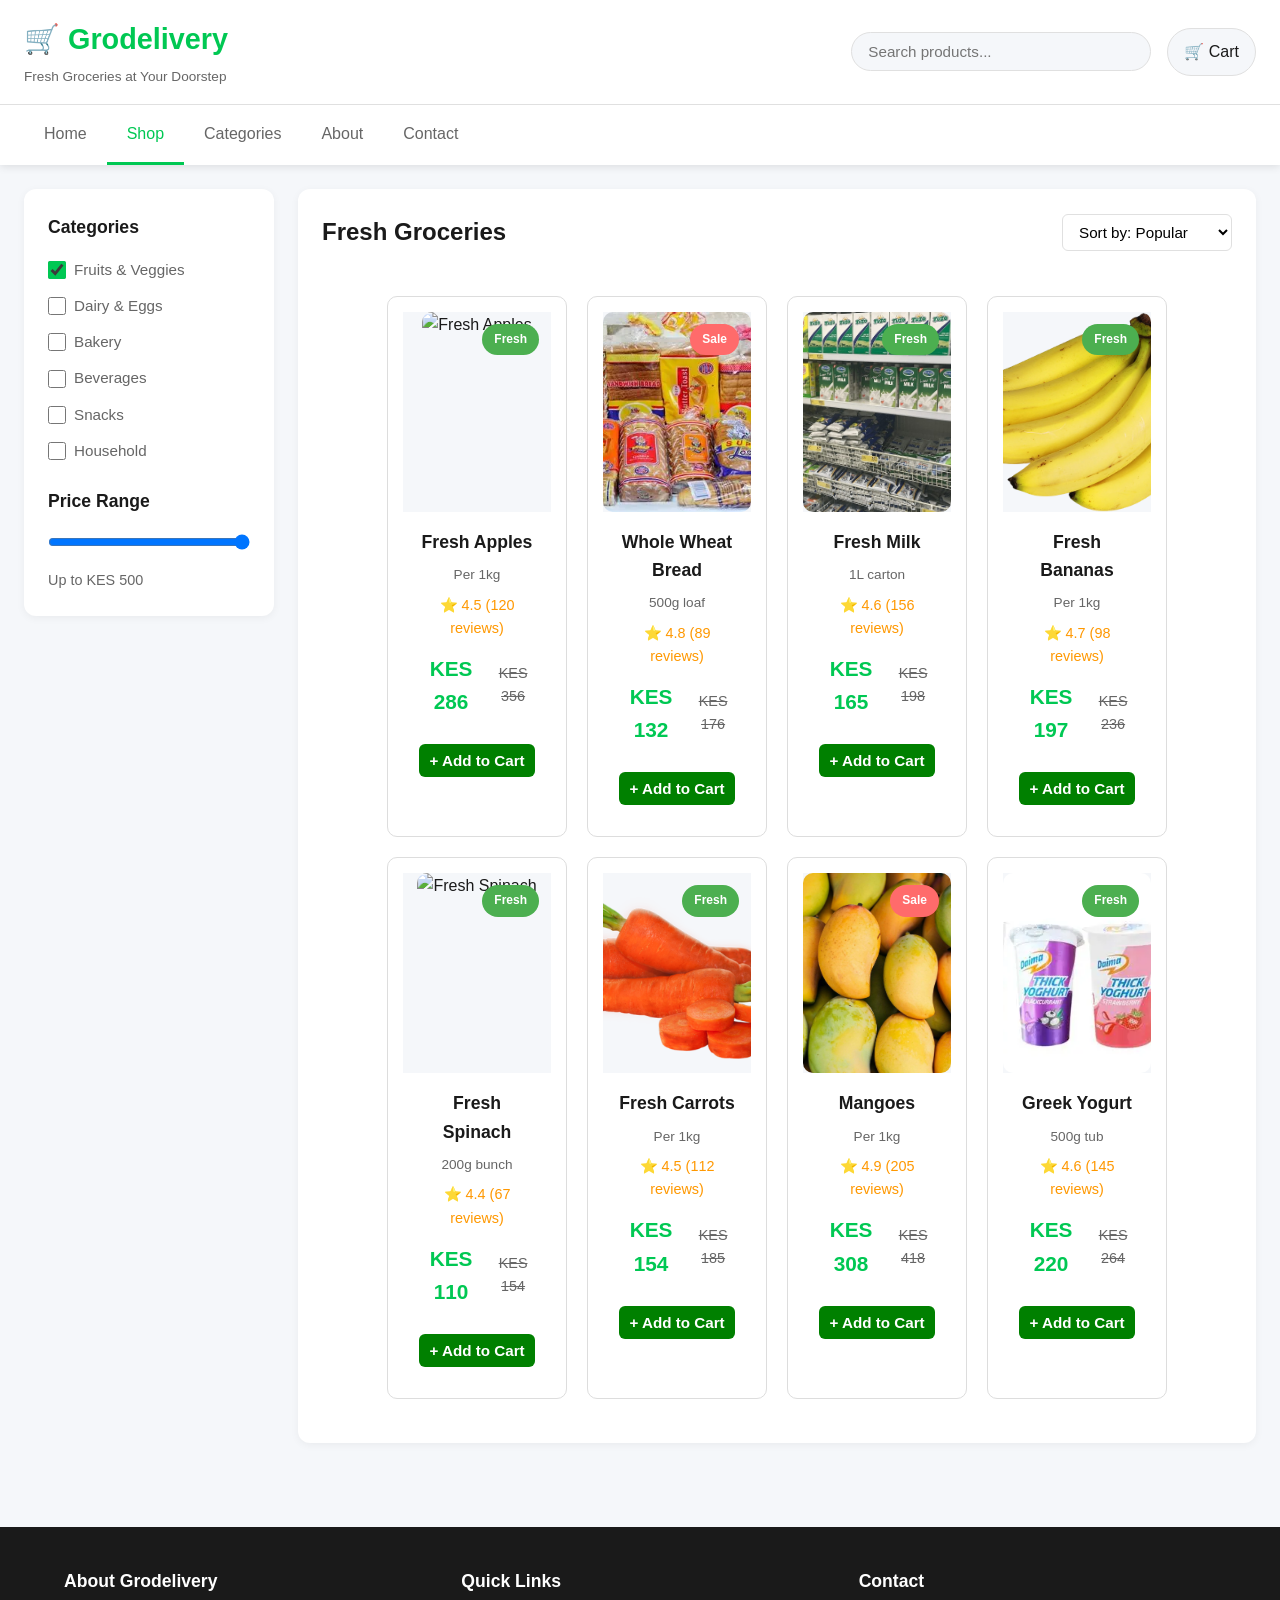
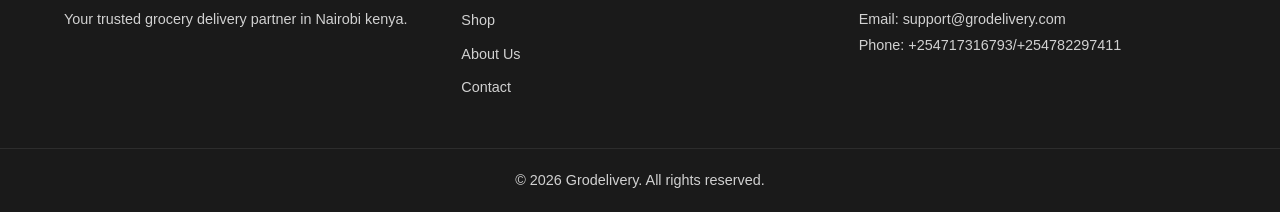
==== Grodelivery.html @ b8b6f8c9 "Add files via upload" ====
<!DOCTYPE html>
<html lang="en">
<head>
  <meta charset="UTF-8">
  <meta name="viewport" content="width=device-width, initial-scale=1.0">
  <title>Shop - Grodelivery</title>
  <link rel="stylesheet" href="css/styles.css">
  <link rel="stylesheet" href="css/product.css">
</head>
<body>
<header>
  <div class="header-top">
    <div class="logo-section">
      <h1>🛒 Grodelivery</h1>
      <p class="tagline">Fresh Groceries at Your Doorstep</p>
    </div>
    <div class="header-right">
      <input type="text" class="search-box" placeholder="Search products...">
      <a href="pages/cart.html" class="cart-link">🛒 Cart</a>
    </div>
  </div>
  <nav class="main-nav">
    <a href="index.html" class="nav-link">Home</a>
    <a href="Grodelivery.html" class="nav-link active">Shop</a>
    <a href="#" class="nav-link">Categories</a>
    <a href="#" class="nav-link">About</a>
    <a href="#" class="nav-link">Contact</a>
  </nav>
</header>

<div class="page-container">
  <div class="sidebar">
    <h3>Categories</h3>
    <div class="category-filter">
      <label><input type="checkbox" checked> Fruits & Veggies</label>
      <label><input type="checkbox"> Dairy & Eggs</label>
      <label><input type="checkbox"> Bakery</label>
      <label><input type="checkbox"> Beverages</label>
      <label><input type="checkbox"> Snacks</label>
      <label><input type="checkbox"> Household</label>
    </div>
    <h3>Price Range</h3>
    <div class="price-filter">
      <input type="range" min="0" max="500" value="500">
      <p>Up to KES 500</p>
    </div>
  </div>

  <div class="main-content">
    <div class="products-header">
      <h2>Fresh Groceries</h2>
      <select class="sort-select">
        <option>Sort by: Popular</option>
        <option>Price: Low to High</option>
        <option>Price: High to Low</option>
        <option>Newest First</option>
      </select>
    </div>

    <div class="products">
      <div class="card">
        <div class="product-image">
          <img src="https://images.unsplash.com/photo-1560806887-1e4cd0b6cbd6?w=180&h=200&fit=crop" alt="Fresh Apples">
          <span class="badge">Fresh</span>
        </div>
        <h3>Fresh Apples</h3>
        <p class="product-desc">Per 1kg</p>
        <div class="rating">⭐ 4.5 (120 reviews)</div>
        <div class="price-section">
          <span class="price">KES 286</span>
          <span class="original-price">KES 356</span>
        </div>
        <button class="btn-add-cart">+ Add to Cart</button>
      </div>

      <div class="card">
        <div class="product-image">
          <img src="img/bread.webp" alt="Whole Wheat Bread">
          <span class="badge sale">Sale</span>
        </div>
        <h3>Whole Wheat Bread</h3>
        <p class="product-desc">500g loaf</p>
        <div class="rating">⭐ 4.8 (89 reviews)</div>
        <div class="price-section">
          <span class="price">KES 132</span>
          <span class="original-price">KES 176</span>
        </div>
        <button class="btn-add-cart">+ Add to Cart</button>
      </div>

      <div class="card">
        <div class="product-image">
          <img src="img/Milk-Kenya-2.jpg" alt="Fresh Milk">
          <span class="badge">Fresh</span>
        </div>
        <h3>Fresh Milk</h3>
        <p class="product-desc">1L carton</p>
        <div class="rating">⭐ 4.6 (156 reviews)</div>
        <div class="price-section">
          <span class="price">KES 165</span>
          <span class="original-price">KES 198</span>
        </div>
        <button class="btn-add-cart">+ Add to Cart</button>
      </div>

      <div class="card">
        <div class="product-image">
          <img src="img/bananas.png" alt="Fresh Bananas">
          <span class="badge">Fresh</span>
        </div>
        <h3>Fresh Bananas</h3>
        <p class="product-desc">Per 1kg</p>
        <div class="rating">⭐ 4.7 (98 reviews)</div>
        <div class="price-section">
          <span class="price">KES 197</span>
          <span class="original-price">KES 236</span>
        </div>
        <button class="btn-add-cart">+ Add to Cart</button>
      </div>

      <div class="card">
        <div class="product-image">
          <img src="https://images.unsplash.com/photo-1576045057995-568f588f82fb?w=180&h=200&fit=crop" alt="Fresh Spinach">
          <span class="badge">Fresh</span>
        </div>
        <h3>Fresh Spinach</h3>
        <p class="product-desc">200g bunch</p>
        <div class="rating">⭐ 4.4 (67 reviews)</div>
        <div class="price-section">
          <span class="price">KES 110</span>
          <span class="original-price">KES 154</span>
        </div>
        <button class="btn-add-cart">+ Add to Cart</button>
      </div>

      <div class="card">
        <div class="product-image">
          <img src="img/carrots.png" alt="Fresh Carrots">
          <span class="badge">Fresh</span>
        </div>
        <h3>Fresh Carrots</h3>
        <p class="product-desc">Per 1kg</p>
        <div class="rating">⭐ 4.5 (112 reviews)</div>
        <div class="price-section">
          <span class="price">KES 154</span>
          <span class="original-price">KES 185</span>
        </div>
        <button class="btn-add-cart">+ Add to Cart</button>
      </div>

      <div class="card">
        <div class="product-image">
          <img src="img/mango-fruit-hanging-on-a-tree-with-a-rustic-wooden-table-free-photo.jpg" alt="Fresh Mangoes">
          <span class="badge sale">Sale</span>
        </div>
        <h3>Mangoes</h3>
        <p class="product-desc">Per 1kg</p>
        <div class="rating">⭐ 4.9 (205 reviews)</div>
        <div class="price-section">
          <span class="price">KES 308</span>
          <span class="original-price">KES 418</span>
        </div>
        <button class="btn-add-cart">+ Add to Cart</button>
      </div>

      <div class="card">
        <div class="product-image">
          <img src="img/yorghurts.webp" alt="Greek Yogurt">
          <span class="badge">Fresh</span>
        </div>
        <h3>Greek Yogurt</h3>
        <p class="product-desc">500g tub</p>
        <div class="rating">⭐ 4.6 (145 reviews)</div>
        <div class="price-section">
          <span class="price">KES 220</span>
          <span class="original-price">KES 264</span>
        </div>
        <button class="btn-add-cart">+ Add to Cart</button>
      </div>
    </div>
  </div>
</div>

<footer>
  <div class="footer-content">
    <div class="footer-section">
      <h4>About Grodelivery</h4>
      <p>Your trusted grocery delivery partner in Nairobi kenya.</p>
    </div>
    <div class="footer-section">
      <h4>Quick Links</h4>
      <ul>
        <li><a href="#">Shop</a></li>
        <li><a href="#">About Us</a></li>
        <li><a href="#">Contact</a></li>
      </ul>
    </div>
    <div class="footer-section">
      <h4>Contact</h4>
      <p>Email: support@grodelivery.com</p>
      <p>Phone: +254717316793/+254782297411</p>
    </div>
  </div>
  <div class="footer-bottom">
    <p>© 2026 Grodelivery. All rights reserved.</p>
  </div>
</footer>
</body>
</html>
---- css/styles.css ----
:root {
  --primary: #00c853;
  --primary-dark: #00a835;
  --secondary: #ff6b6b;
  --accent: #ffd93d;
  --bg: #f5f7fa;
  --surface: #ffffff;
  --text-primary: #1a1a1a;
  --text-secondary: #666666;
  --border: #e0e0e0;
  --success: #4caf50;
  --warning: #ff9800;
  --error: #f44336;
}

* {
  margin: 0;
  padding: 0;
  box-sizing: border-box;
}

html, body {
  font-family: -apple-system, BlinkMacSystemFont, 'Segoe UI', Roboto, Oxygen, Ubuntu, Cantarell, sans-serif;
  background-color: var(--bg);
  color: var(--text-primary);
  line-height: 1.6;
}

/* HEADER */
header {
  background: var(--surface);
  box-shadow: 0 2px 8px rgba(0, 0, 0, 0.1);
  position: sticky;
  top: 0;
  z-index: 1000;
}

.header-top {
  display: flex;
  justify-content: space-between;
  align-items: center;
  padding: 16px 24px;
  gap: 24px;
  border-bottom: 1px solid var(--border);
}

.logo-section h1 {
  font-size: 1.8rem;
  color: var(--primary);
  margin-bottom: 4px;
}

.tagline {
  font-size: 0.85rem;
  color: var(--text-secondary);
  margin: 0;
}

.header-right {
  display: flex;
  align-items: center;
  gap: 16px;
  flex: 1;
  justify-content: flex-end;
}

.search-box {
  padding: 10px 16px;
  border: 1px solid var(--border);
  border-radius: 24px;
  width: 300px;
  font-size: 0.95rem;
  background: var(--bg);
  transition: all 0.3s ease;
}

.search-box:focus {
  outline: none;
  border-color: var(--primary);
  box-shadow: 0 0 0 3px rgba(0, 200, 83, 0.1);
}

.cart-link {
  padding: 10px 16px;
  background: var(--bg);
  border: 1px solid var(--border);
  border-radius: 24px;
  text-decoration: none;
  color: var(--text-primary);
  font-weight: 500;
  transition: all 0.3s ease;
}

.cart-link:hover,
.cart-link.active {
  background: var(--primary);
  color: white;
  border-color: var(--primary);
}

/* NAVIGATION */
.main-nav {
  display: flex;
  gap: 0;
  padding: 0 24px;
}

.nav-link {
  display: block;
  padding: 16px 20px;
  text-decoration: none;
  color: var(--text-secondary);
  font-weight: 500;
  border-bottom: 3px solid transparent;
  transition: all 0.3s ease;
}

.nav-link:hover,
.nav-link.active {
  color: var(--primary);
  border-bottom-color: var(--primary);
}

/* HERO SECTION */
.hero {
  background: linear-gradient(135deg, var(--primary) 0%, var(--primary-dark) 100%);
  color: white;
  padding: 80px 24px;
  text-align: center;
}

.hero-content {
  max-width: 600px;
  margin: 0 auto;
}

.hero h2 {
  font-size: 2.5rem;
  margin-bottom: 16px;
  line-height: 1.2;
}

.hero p {
  font-size: 1.2rem;
  margin-bottom: 32px;
  opacity: 0.95;
}

.hero-buttons {
  display: flex;
  gap: 16px;
  justify-content: center;
  flex-wrap: wrap;
}

.btn {
  padding: 12px 32px;
  border: none;
  border-radius: 8px;
  font-size: 1rem;
  font-weight: 600;
  cursor: pointer;
  text-decoration: none;
  display: inline-flex;
  align-items: center;
  justify-content: center;
  transition: all 0.3s ease;
}

.btn-primary {
  background: var(--primary);
  color: white;
}

.btn-primary:hover {
  background: var(--primary-dark);
  transform: translateY(-2px);
  box-shadow: 0 8px 16px rgba(0, 200, 83, 0.3);
}

.btn-secondary {
  background: white;
  color: var(--primary);
  border: 2px solid white;
}

.btn-secondary:hover {
  background: transparent;
  transform: translateY(-2px);
}

/* FEATURES SECTION */
.features {
  display: grid;
  grid-template-columns: repeat(auto-fit, minmax(200px, 1fr));
  gap: 24px;
  padding: 60px 24px;
  max-width: 1200px;
  margin: 0 auto;
}

.feature {
  text-align: center;
  padding: 24px;
}

.feature-icon {
  font-size: 3rem;
  margin-bottom: 16px;
}

.feature h3 {
  font-size: 1.2rem;
  margin-bottom: 8px;
  color: var(--text-primary);
}

.feature p {
  color: var(--text-secondary);
  font-size: 0.95rem;
}

/* PAGE CONTAINER */
.page-container {
  display: grid;
  grid-template-columns: 250px 1fr;
  gap: 24px;
  padding: 24px;
  max-width: 1400px;
  margin: 0 auto;
}

.page-title {
  font-size: 2rem;
  margin-bottom: 24px;
  grid-column: 1 / -1;
}

/* SIDEBAR */
.sidebar {
  background: var(--surface);
  padding: 24px;
  border-radius: 12px;
  height: fit-content;
  box-shadow: 0 2px 8px rgba(0, 0, 0, 0.05);
}

.sidebar h3 {
  font-size: 1.1rem;
  margin-bottom: 16px;
  color: var(--text-primary);
}

.category-filter {
  display: flex;
  flex-direction: column;
  gap: 12px;
  margin-bottom: 24px;
}

.category-filter label {
  display: flex;
  align-items: center;
  cursor: pointer;
  gap: 8px;
  font-size: 0.95rem;
  color: var(--text-secondary);
  transition: color 0.3s ease;
}

.category-filter label:hover {
  color: var(--primary);
}

.category-filter input[type="checkbox"] {
  width: 18px;
  height: 18px;
  cursor: pointer;
  accent-color: var(--primary);
}

.price-filter {
  margin-top: 16px;
}

.price-filter input[type="range"] {
  width: 100%;
  cursor: pointer;
}

.price-filter p {
  margin-top: 12px;
  color: var(--text-secondary);
  font-size: 0.9rem;
}

/* MAIN CONTENT */
.main-content {
  background: var(--surface);
  padding: 24px;
  border-radius: 12px;
  box-shadow: 0 2px 8px rgba(0, 0, 0, 0.05);
}

.products-header {
  display: flex;
  justify-content: space-between;
  align-items: center;
  margin-bottom: 24px;
  gap: 16px;
}

.products-header h2 {
  font-size: 1.5rem;
}

.sort-select {
  padding: 8px 12px;
  border: 1px solid var(--border);
  border-radius: 6px;
  background: white;
  cursor: pointer;
  font-size: 0.95rem;
}

/* PRODUCTS GRID */
.products {
  display: grid;
  grid-template-columns: repeat(auto-fill, minmax(200px, 1fr));
  gap: 20px;
}

.card {
  background: var(--surface);
  border: 1px solid var(--border);
  border-radius: 12px;
  overflow: hidden;
  transition: all 0.3s ease;
  display: flex;
  flex-direction: column;
}

.card:hover {
  box-shadow: 0 8px 24px rgba(0, 0, 0, 0.12);
  transform: translateY(-4px);
}

.product-image {
  position: relative;
  width: 100%;
  height: 200px;
  overflow: hidden;
  background: var(--bg);
}

.product-image img {
  width: 100%;
  height: 100%;
  object-fit: cover;
  transition: transform 0.3s ease;
}

.card:hover .product-image img {
  transform: scale(1.05);
}

.badge {
  position: absolute;
  top: 12px;
  right: 12px;
  background: var(--success);
  color: white;
  padding: 6px 12px;
  border-radius: 20px;
  font-size: 0.75rem;
  font-weight: 600;
}

.badge.sale {
  background: var(--secondary);
}

.card h3 {
  font-size: 1.1rem;
  margin: 16px 16px 8px;
  color: var(--text-primary);
}

.product-desc {
  font-size: 0.85rem;
  color: var(--text-secondary);
  margin: 0 16px 8px;
}

.rating {
  font-size: 0.9rem;
  color: var(--warning);
  margin: 0 16px 12px;
}

.price-section {
  display: flex;
  gap: 8px;
  margin: 0 16px 16px;
  align-items: center;
}

.price {
  font-size: 1.3rem;
  font-weight: 700;
  color: var(--primary);
}

.original-price {
  font-size: 0.9rem;
  color: var(--text-secondary);
  text-decoration: line-through;
}

.btn-add-cart {
  margin: 0 16px 16px;
  padding: 10px 16px;
  background: var(--primary);
  color: white;
  border: none;
  border-radius: 6px;
  font-weight: 600;
  cursor: pointer;
  transition: all 0.3s ease;
  font-size: 0.95rem;
}

.btn-add-cart:hover {
  background: var(--primary-dark);
  transform: scale(1.02);
}

/* CART PAGE */
.cart-page {
  max-width: 1200px;
  margin: 0 auto;
  padding: 24px;
}

.cart-wrapper {
  display: grid;
  grid-template-columns: 1fr 350px;
  gap: 24px;
  margin-top: 24px;
}

.cart-items-section {
  display: flex;
  flex-direction: column;
  gap: 16px;
}

.cart-item {
  background: var(--surface);
  border: 1px solid var(--border);
  border-radius: 12px;
  padding: 16px;
  display: grid;
  grid-template-columns: 120px 1fr auto auto auto;
  gap: 16px;
  align-items: center;
}

.cart-item img {
  width: 120px;
  height: 120px;
  object-fit: cover;
  border-radius: 8px;
}

.item-details h3 {
  margin-bottom: 4px;
  font-size: 1.1rem;
}

.item-desc {
  font-size: 0.85rem;
  color: var(--text-secondary);
  margin: 4px 0;
}

.item-price {
  font-weight: 600;
  color: var(--primary);
  margin: 4px 0 0;
}

.item-quantity {
  display: flex;
  gap: 8px;
  align-items: center;
}

.qty-btn {
  width: 32px;
  height: 32px;
  border: 1px solid var(--border);
  background: var(--bg);
  border-radius: 4px;
  cursor: pointer;
  font-weight: 600;
  transition: all 0.3s ease;
}

.qty-btn:hover {
  background: var(--primary);
  color: white;
  border-color: var(--primary);
}

.item-quantity input {
  width: 50px;
  text-align: center;
  border: 1px solid var(--border);
  border-radius: 4px;
  padding: 6px;
  font-weight: 600;
}

.item-total {
  font-weight: 700;
  font-size: 1.1rem;
  color: var(--text-primary);
  min-width: 80px;
  text-align: right;
}

.remove {
  width: 32px;
  height: 32px;
  border: 1px solid var(--border);
  background: var(--bg);
  border-radius: 4px;
  cursor: pointer;
  font-size: 1.2rem;
  color: var(--error);
  transition: all 0.3s ease;
  display: flex;
  align-items: center;
  justify-content: center;
}

.remove:hover {
  background: var(--error);
  color: white;
  border-color: var(--error);
}

/* CART SUMMARY */
.cart-summary {
  background: var(--surface);
  border: 1px solid var(--border);
  border-radius: 12px;
  padding: 24px;
  height: fit-content;
  box-shadow: 0 2px 8px rgba(0, 0, 0, 0.05);
}

.cart-summary h3 {
  font-size: 1.3rem;
  margin-bottom: 20px;
}

.summary-row {
  display: flex;
  justify-content: space-between;
  padding: 12px 0;
  border-bottom: 1px solid var(--border);
  font-size: 0.95rem;
}

.summary-row span:last-child {
  font-weight: 600;
}

.summary-row.discount {
  color: var(--success);
}

.summary-row.total {
  border-bottom: none;
  border-top: 2px solid var(--border);
  margin-top: 12px;
  padding-top: 16px;
  font-size: 1.2rem;
  font-weight: 700;
}

.delivery-options {
  margin: 20px 0;
  padding: 20px 0;
  border-top: 1px solid var(--border);
  border-bottom: 1px solid var(--border);
}

.delivery-options h4 {
  margin-bottom: 12px;
  font-size: 0.95rem;
}

.radio-option {
  display: flex;
  align-items: center;
  margin-bottom: 12px;
  cursor: pointer;
}

.radio-option input[type="radio"] {
  margin-right: 8px;
  cursor: pointer;
  accent-color: var(--primary);
}

.checkout {
  width: 100%;
  margin-top: 20px;
  padding: 14px;
  font-size: 1rem;
}

.continue-shopping {
  display: block;
  text-align: center;
  margin-top: 12px;
  color: var(--primary);
  text-decoration: none;
  font-weight: 500;
  transition: color 0.3s ease;
}

.continue-shopping:hover {
  color: var(--primary-dark);
}

/* FOOTER */
footer {
  background: var(--text-primary);
  color: white;
  margin-top: 60px;
}

.footer-content {
  display: grid;
  grid-template-columns: repeat(auto-fit, minmax(250px, 1fr));
  gap: 40px;
  padding: 40px 24px;
  max-width: 1200px;
  margin: 0 auto;
}

.footer-section h4 {
  font-size: 1.1rem;
  margin-bottom: 12px;
}

.footer-section p {
  font-size: 0.9rem;
  opacity: 0.8;
  line-height: 1.8;
}

.footer-section ul {
  list-style: none;
}

.footer-section ul li {
  margin-bottom: 8px;
}

.footer-section a {
  color: white;
  text-decoration: none;
  font-size: 0.9rem;
  opacity: 0.8;
  transition: opacity 0.3s ease;
}

.footer-section a:hover {
  opacity: 1;
}

.footer-bottom {
  text-align: center;
  padding: 20px 24px;
  border-top: 1px solid rgba(255, 255, 255, 0.1);
  font-size: 0.9rem;
  opacity: 0.8;
}

/* RESPONSIVE DESIGN */
@media (max-width: 768px) {
  .header-top {
    flex-direction: column;
    gap: 12px;
    padding: 12px 16px;
  }

  .header-right {
    width: 100%;
    flex-direction: column;
  }

  .search-box {
    width: 100%;
  }

  .main-nav {
    overflow-x: auto;
    padding: 0 16px;
  }

  .nav-link {
    padding: 12px 16px;
    white-space: nowrap;
  }

  .hero {
    padding: 50px 16px;
  }

  .hero h2 {
    font-size: 1.8rem;
  }

  .hero p {
    font-size: 1rem;
  }

  .page-container {
    grid-template-columns: 1fr;
    padding: 16px;
  }

  .products {
    grid-template-columns: repeat(auto-fill, minmax(150px, 1fr));
    gap: 12px;
  }

  .card h3 {
    font-size: 0.95rem;
    margin: 12px 12px 6px;
  }

  .btn-add-cart {
    margin: 0 12px 12px;
    font-size: 0.85rem;
    padding: 8px 12px;
  }

  .cart-wrapper {
    grid-template-columns: 1fr;
  }

  .cart-item {
    grid-template-columns: 80px 1fr auto;
    gap: 12px;
  }

  .cart-item img {
    width: 80px;
    height: 80px;
  }

  .item-total {
    grid-column: 2 / -1;
  }

  .remove {
    grid-column: 1 / -1;
  }

  .products-header {
    flex-direction: column;
    align-items: stretch;
  }

  .sort-select {
    width: 100%;
  }

  .features {
    grid-template-columns: repeat(2, 1fr);
    padding: 40px 16px;
    gap: 16px;
  }

  .feature-icon {
    font-size: 2.5rem;
  }

  .footer-content {
    gap: 24px;
  }
}

@media (max-width: 480px) {
  .header-top {
    padding: 8px 12px;
  }

  .logo-section h1 {
    font-size: 1.4rem;
  }

  .tagline {
    font-size: 0.75rem;
  }

  .cart-link {
    padding: 8px 12px;
    font-size: 0.85rem;
  }

  .hero h2 {
    font-size: 1.4rem;
  }

  .products {
    grid-template-columns: repeat(2, 1fr);
  }

  .products-header {
    margin-bottom: 16px;
  }

  .products-header h2 {
    font-size: 1.2rem;
  }

  .page-title {
    font-size: 1.4rem;
  }

  .cart-item {
    grid-template-columns: 1fr;
  }

  .item-quantity {
    justify-content: space-around;
  }

  .item-total {
    text-align: left;
  }

  .features {
    grid-template-columns: 1fr;
  }

  .feature-icon {
    font-size: 2rem;
  }
}
---- css/product.css ----
.title {
  text-align: center;
  margin-top: 20px;
}

.products {
  display: flex;
  justify-content: center;
  gap: 20px;
  padding: 20px;
  flex-wrap: wrap;
}

.card {
  border: 1px solid #ddd;
  padding: 15px;
  width: 180px;
  text-align: center;
  border-radius: 10px;
}

.card img {
  width: 100%;
  border-radius: 10px;
}

.card button {
  background: green;
  color: white;
  border: none;
  padding: 8px;
  margin-top: 10px;
  cursor: pointer;
}
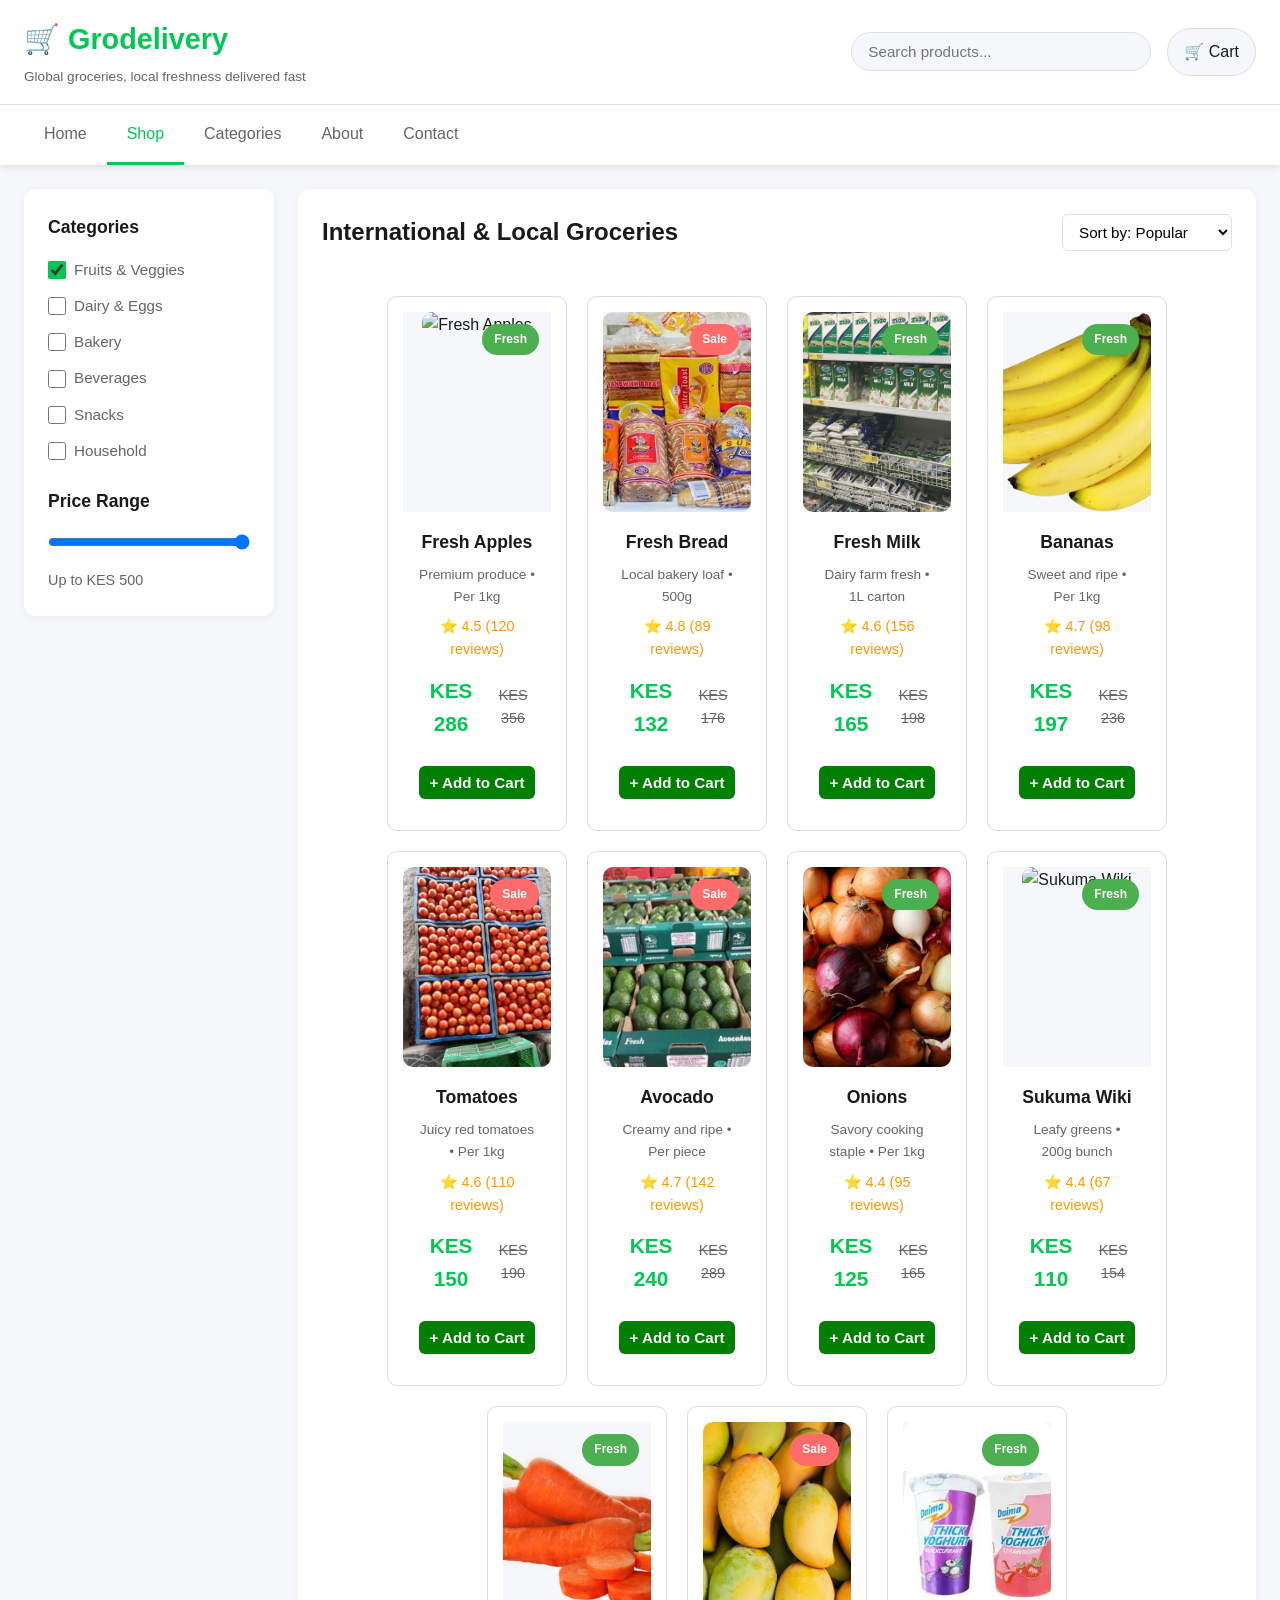
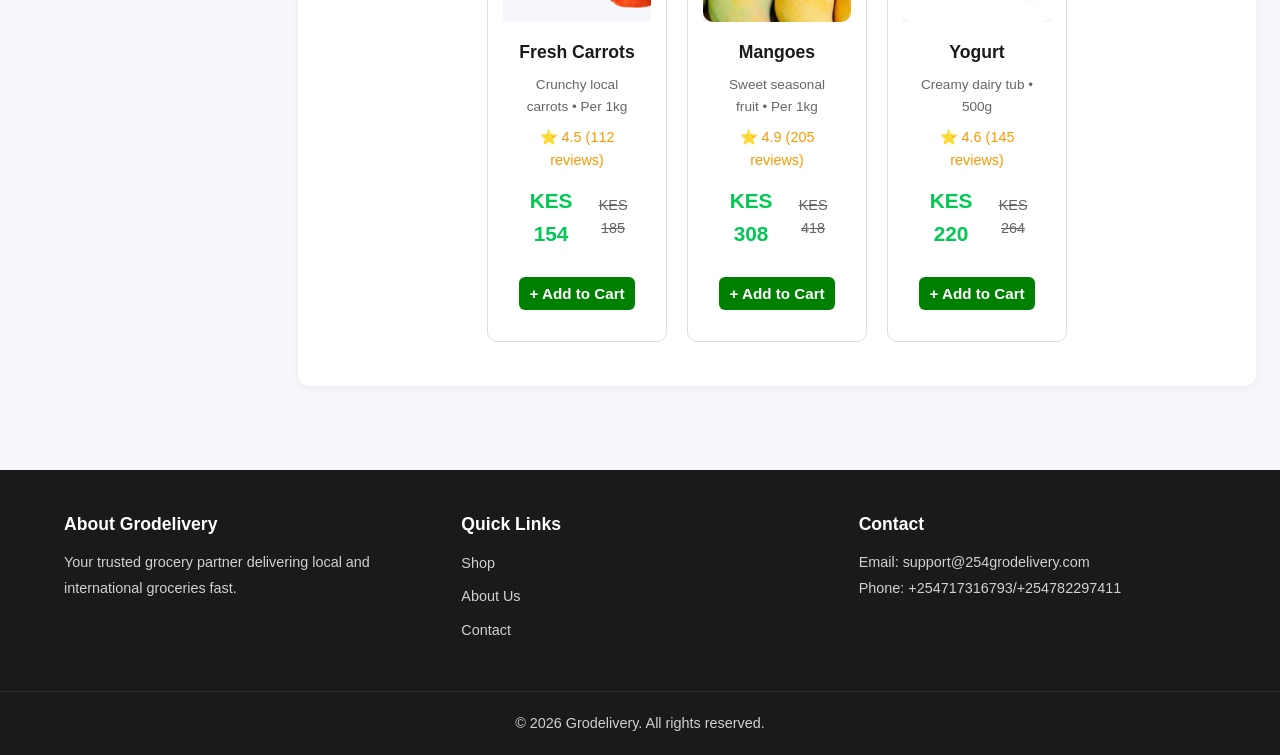
==== commit 9b984d14: "Add files via upload" ====
--- a/Grodelivery.html
+++ b/Grodelivery.html
@@ -3,7 +3,7 @@
 <head>
   <meta charset="UTF-8">
   <meta name="viewport" content="width=device-width, initial-scale=1.0">
-  <title>Shop - Grodelivery</title>
+  <title>Grodelivery | International Grocery Shop</title>
   <link rel="stylesheet" href="css/styles.css">
   <link rel="stylesheet" href="css/product.css">
 </head>
@@ -12,19 +12,19 @@
   <div class="header-top">
     <div class="logo-section">
       <h1>🛒 Grodelivery</h1>
-      <p class="tagline">Fresh Groceries at Your Doorstep</p>
+      <p class="tagline">Global groceries, local freshness delivered fast</p>
     </div>
     <div class="header-right">
       <input type="text" class="search-box" placeholder="Search products...">
-      <a href="pages/cart.html" class="cart-link">🛒 Cart</a>
+      <a href="pages/cart.html" class="cart-link">🛒 Cart <span class="cart-count-badge">0</span></a>
     </div>
   </div>
   <nav class="main-nav">
     <a href="index.html" class="nav-link">Home</a>
     <a href="Grodelivery.html" class="nav-link active">Shop</a>
-    <a href="#" class="nav-link">Categories</a>
-    <a href="#" class="nav-link">About</a>
-    <a href="#" class="nav-link">Contact</a>
+    <a href="index.html#categories" class="nav-link">Categories</a>
+    <a href="pages/about.html" class="nav-link">About</a>
+    <a href="pages/contact.html" class="nav-link">Contact</a>
   </nav>
 </header>
 
@@ -48,7 +48,7 @@
 
   <div class="main-content">
     <div class="products-header">
-      <h2>Fresh Groceries</h2>
+      <h2>International & Local Groceries</h2>
       <select class="sort-select">
         <option>Sort by: Popular</option>
         <option>Price: Low to High</option>
@@ -64,7 +64,7 @@
           <span class="badge">Fresh</span>
         </div>
         <h3>Fresh Apples</h3>
-        <p class="product-desc">Per 1kg</p>
+        <p class="product-desc">Premium produce • Per 1kg</p>
         <div class="rating">⭐ 4.5 (120 reviews)</div>
         <div class="price-section">
           <span class="price">KES 286</span>
@@ -78,8 +78,8 @@
           <img src="img/bread.webp" alt="Whole Wheat Bread">
           <span class="badge sale">Sale</span>
         </div>
-        <h3>Whole Wheat Bread</h3>
-        <p class="product-desc">500g loaf</p>
+        <h3>Fresh Bread</h3>
+        <p class="product-desc">Local bakery loaf • 500g</p>
         <div class="rating">⭐ 4.8 (89 reviews)</div>
         <div class="price-section">
           <span class="price">KES 132</span>
@@ -90,11 +90,11 @@
 
       <div class="card">
         <div class="product-image">
-          <img src="img/Milk-Kenya-2.jpg" alt="Fresh Milk">
+          <img src="img/Milk-Kenya-2.jpg" alt="Fresh Kenyan Milk">
           <span class="badge">Fresh</span>
         </div>
         <h3>Fresh Milk</h3>
-        <p class="product-desc">1L carton</p>
+        <p class="product-desc">Dairy farm fresh • 1L carton</p>
         <div class="rating">⭐ 4.6 (156 reviews)</div>
         <div class="price-section">
           <span class="price">KES 165</span>
@@ -105,11 +105,11 @@
 
       <div class="card">
         <div class="product-image">
-          <img src="img/bananas.png" alt="Fresh Bananas">
-          <span class="badge">Fresh</span>
-        </div>
-        <h3>Fresh Bananas</h3>
-        <p class="product-desc">Per 1kg</p>
+          <img src="img/bananas.png" alt="Kisii Bananas">
+          <span class="badge">Fresh</span>
+        </div>
+        <h3>Bananas</h3>
+        <p class="product-desc">Sweet and ripe • Per 1kg</p>
         <div class="rating">⭐ 4.7 (98 reviews)</div>
         <div class="price-section">
           <span class="price">KES 197</span>
@@ -120,11 +120,56 @@
 
       <div class="card">
         <div class="product-image">
-          <img src="https://images.unsplash.com/photo-1576045057995-568f588f82fb?w=180&h=200&fit=crop" alt="Fresh Spinach">
-          <span class="badge">Fresh</span>
-        </div>
-        <h3>Fresh Spinach</h3>
-        <p class="product-desc">200g bunch</p>
+          <img src="img/tomatoes.webp" alt="Fresh tomatoes">
+          <span class="badge sale">Sale</span>
+        </div>
+        <h3>Tomatoes</h3>
+        <p class="product-desc">Juicy red tomatoes • Per 1kg</p>
+        <div class="rating">⭐ 4.6 (110 reviews)</div>
+        <div class="price-section">
+          <span class="price">KES 150</span>
+          <span class="original-price">KES 190</span>
+        </div>
+        <button class="btn-add-cart">+ Add to Cart</button>
+      </div>
+
+      <div class="card">
+        <div class="product-image">
+          <img src="img/avacado.webp" alt="Creamy avocado">
+          <span class="badge sale">Sale</span>
+        </div>
+        <h3>Avocado</h3>
+        <p class="product-desc">Creamy and ripe • Per piece</p>
+        <div class="rating">⭐ 4.7 (142 reviews)</div>
+        <div class="price-section">
+          <span class="price">KES 240</span>
+          <span class="original-price">KES 289</span>
+        </div>
+        <button class="btn-add-cart">+ Add to Cart</button>
+      </div>
+
+      <div class="card">
+        <div class="product-image">
+          <img src="img/onions.jpg" alt="Crisp onions">
+          <span class="badge">Fresh</span>
+        </div>
+        <h3>Onions</h3>
+        <p class="product-desc">Savory cooking staple • Per 1kg</p>
+        <div class="rating">⭐ 4.4 (95 reviews)</div>
+        <div class="price-section">
+          <span class="price">KES 125</span>
+          <span class="original-price">KES 165</span>
+        </div>
+        <button class="btn-add-cart">+ Add to Cart</button>
+      </div>
+
+      <div class="card">
+        <div class="product-image">
+          <img src="https://images.unsplash.com/photo-1576045057995-568f588f82fb?w=180&h=200&fit=crop" alt="Sukuma Wiki">
+          <span class="badge">Fresh</span>
+        </div>
+        <h3>Sukuma Wiki</h3>
+        <p class="product-desc">Leafy greens • 200g bunch</p>
         <div class="rating">⭐ 4.4 (67 reviews)</div>
         <div class="price-section">
           <span class="price">KES 110</span>
@@ -139,7 +184,7 @@
           <span class="badge">Fresh</span>
         </div>
         <h3>Fresh Carrots</h3>
-        <p class="product-desc">Per 1kg</p>
+        <p class="product-desc">Crunchy local carrots • Per 1kg</p>
         <div class="rating">⭐ 4.5 (112 reviews)</div>
         <div class="price-section">
           <span class="price">KES 154</span>
@@ -150,11 +195,11 @@
 
       <div class="card">
         <div class="product-image">
-          <img src="img/mango-fruit-hanging-on-a-tree-with-a-rustic-wooden-table-free-photo.jpg" alt="Fresh Mangoes">
+          <img src="img/mango-fruit-hanging-on-a-tree-with-a-rustic-wooden-table-free-photo.jpg" alt="Sweet mangoes">
           <span class="badge sale">Sale</span>
         </div>
         <h3>Mangoes</h3>
-        <p class="product-desc">Per 1kg</p>
+        <p class="product-desc">Sweet seasonal fruit • Per 1kg</p>
         <div class="rating">⭐ 4.9 (205 reviews)</div>
         <div class="price-section">
           <span class="price">KES 308</span>
@@ -165,11 +210,11 @@
 
       <div class="card">
         <div class="product-image">
-          <img src="img/yorghurts.webp" alt="Greek Yogurt">
-          <span class="badge">Fresh</span>
-        </div>
-        <h3>Greek Yogurt</h3>
-        <p class="product-desc">500g tub</p>
+          <img src="img/yorghurts.webp" alt="Creamy yogurt">
+          <span class="badge">Fresh</span>
+        </div>
+        <h3>Yogurt</h3>
+        <p class="product-desc">Creamy dairy tub • 500g</p>
         <div class="rating">⭐ 4.6 (145 reviews)</div>
         <div class="price-section">
           <span class="price">KES 220</span>
@@ -185,7 +230,7 @@
   <div class="footer-content">
     <div class="footer-section">
       <h4>About Grodelivery</h4>
-      <p>Your trusted grocery delivery partner in Nairobi kenya.</p>
+      <p>Your trusted grocery partner delivering local and international groceries fast.</p>
     </div>
     <div class="footer-section">
       <h4>Quick Links</h4>
@@ -197,7 +242,7 @@
     </div>
     <div class="footer-section">
       <h4>Contact</h4>
-      <p>Email: support@grodelivery.com</p>
+      <p>Email: support@254grodelivery.com</p>
       <p>Phone: +254717316793/+254782297411</p>
     </div>
   </div>
@@ -205,5 +250,7 @@
     <p>© 2026 Grodelivery. All rights reserved.</p>
   </div>
 </footer>
+<script src="script.js"></script>
 </body>
-</html>+</html>
+
--- a/css/styles.css
+++ b/css/styles.css
@@ -98,6 +98,21 @@
   border-color: var(--primary);
 }
 
+.cart-count-badge {
+  display: inline-block;
+  min-width: 20px;
+  padding: 2px 8px;
+  margin-left: 8px;
+  border-radius: 999px;
+  background: var(--primary);
+  color: white;
+  font-size: 0.75rem;
+  font-weight: 700;
+  text-align: center;
+  line-height: 1.2;
+  display: none;
+}
+
 /* NAVIGATION */
 .main-nav {
   display: flex;
@@ -220,6 +235,213 @@
   font-size: 0.95rem;
 }
 
+/* CATEGORIES SECTION */
+.categories {
+  padding: 60px 24px;
+  max-width: 1200px;
+  margin: 0 auto;
+  text-align: center;
+}
+
+.categories h2 {
+  font-size: 2rem;
+  margin-bottom: 40px;
+  color: var(--text-primary);
+}
+
+.category-grid {
+  display: grid;
+  grid-template-columns: repeat(auto-fit, minmax(250px, 1fr));
+  gap: 24px;
+}
+
+.category-item {
+  background: var(--surface);
+  border-radius: 12px;
+  padding: 24px;
+  box-shadow: 0 2px 8px rgba(0, 0, 0, 0.05);
+  transition: transform 0.3s ease, box-shadow 0.3s ease;
+}
+
+.category-item:hover {
+  transform: translateY(-4px);
+  box-shadow: 0 8px 16px rgba(0, 0, 0, 0.1);
+}
+
+.category-item img {
+  width: 100%;
+  height: 150px;
+  object-fit: cover;
+  border-radius: 8px;
+  margin-bottom: 16px;
+}
+
+.category-item h3 {
+  font-size: 1.2rem;
+  margin-bottom: 16px;
+  color: var(--text-primary);
+}
+
+.category-item .btn {
+  margin-top: 16px;
+}
+
+/* ABOUT HERO */
+.about-hero,
+.contact-hero {
+  background: linear-gradient(135deg, var(--primary) 0%, var(--primary-dark) 100%);
+  color: white;
+  padding: 60px 24px;
+  text-align: center;
+}
+
+.about-hero .hero-content,
+.contact-hero .hero-content {
+  max-width: 600px;
+  margin: 0 auto;
+}
+
+.about-hero h2,
+.contact-hero h2 {
+  font-size: 2.5rem;
+  margin-bottom: 16px;
+  line-height: 1.2;
+}
+
+.about-hero p,
+.contact-hero p {
+  font-size: 1.2rem;
+  margin-bottom: 0;
+  opacity: 0.95;
+}
+
+/* ABOUT CONTENT */
+.about-content,
+.contact-content {
+  padding: 60px 24px;
+  max-width: 1200px;
+  margin: 0 auto;
+}
+
+.about-section {
+  margin-bottom: 40px;
+}
+
+.about-section h3 {
+  font-size: 1.5rem;
+  margin-bottom: 16px;
+  color: var(--text-primary);
+}
+
+.about-section p {
+  font-size: 1rem;
+  line-height: 1.6;
+  color: var(--text-secondary);
+  margin-bottom: 16px;
+}
+
+.about-section ul {
+  list-style: none;
+  padding: 0;
+}
+
+.about-section ul li {
+  padding: 8px 0;
+  color: var(--text-secondary);
+}
+
+.about-section ul li:before {
+  content: "✓";
+  color: var(--success);
+  font-weight: bold;
+  margin-right: 8px;
+}
+
+/* CONTACT CONTENT */
+.contact-info,
+.contact-form {
+  margin-bottom: 40px;
+}
+
+.contact-info h3,
+.contact-form h3 {
+  font-size: 1.5rem;
+  margin-bottom: 24px;
+  color: var(--text-primary);
+}
+
+.contact-details {
+  display: grid;
+  grid-template-columns: repeat(auto-fit, minmax(250px, 1fr));
+  gap: 24px;
+}
+
+.contact-item {
+  display: flex;
+  align-items: center;
+  gap: 16px;
+  padding: 24px;
+  background: var(--surface);
+  border-radius: 12px;
+  box-shadow: 0 2px 8px rgba(0, 0, 0, 0.05);
+}
+
+.contact-icon {
+  font-size: 2rem;
+}
+
+.contact-item h4 {
+  font-size: 1.1rem;
+  margin-bottom: 4px;
+  color: var(--text-primary);
+}
+
+.contact-item p {
+  color: var(--text-secondary);
+  margin: 0;
+}
+
+.contact-form {
+  background: var(--surface);
+  padding: 32px;
+  border-radius: 12px;
+  box-shadow: 0 2px 8px rgba(0, 0, 0, 0.05);
+}
+
+.form-group {
+  margin-bottom: 20px;
+}
+
+.form-group label {
+  display: block;
+  margin-bottom: 8px;
+  font-weight: 500;
+  color: var(--text-primary);
+}
+
+.form-group input,
+.form-group textarea {
+  width: 100%;
+  padding: 12px 16px;
+  border: 1px solid var(--border);
+  border-radius: 8px;
+  font-size: 1rem;
+  font-family: inherit;
+  transition: border-color 0.3s ease;
+}
+
+.form-group input:focus,
+.form-group textarea:focus {
+  outline: none;
+  border-color: var(--primary);
+  box-shadow: 0 0 0 3px rgba(0, 200, 83, 0.1);
+}
+
+.form-group textarea {
+  resize: vertical;
+  min-height: 120px;
+}
+
 /* PAGE CONTAINER */
 .page-container {
   display: grid;
